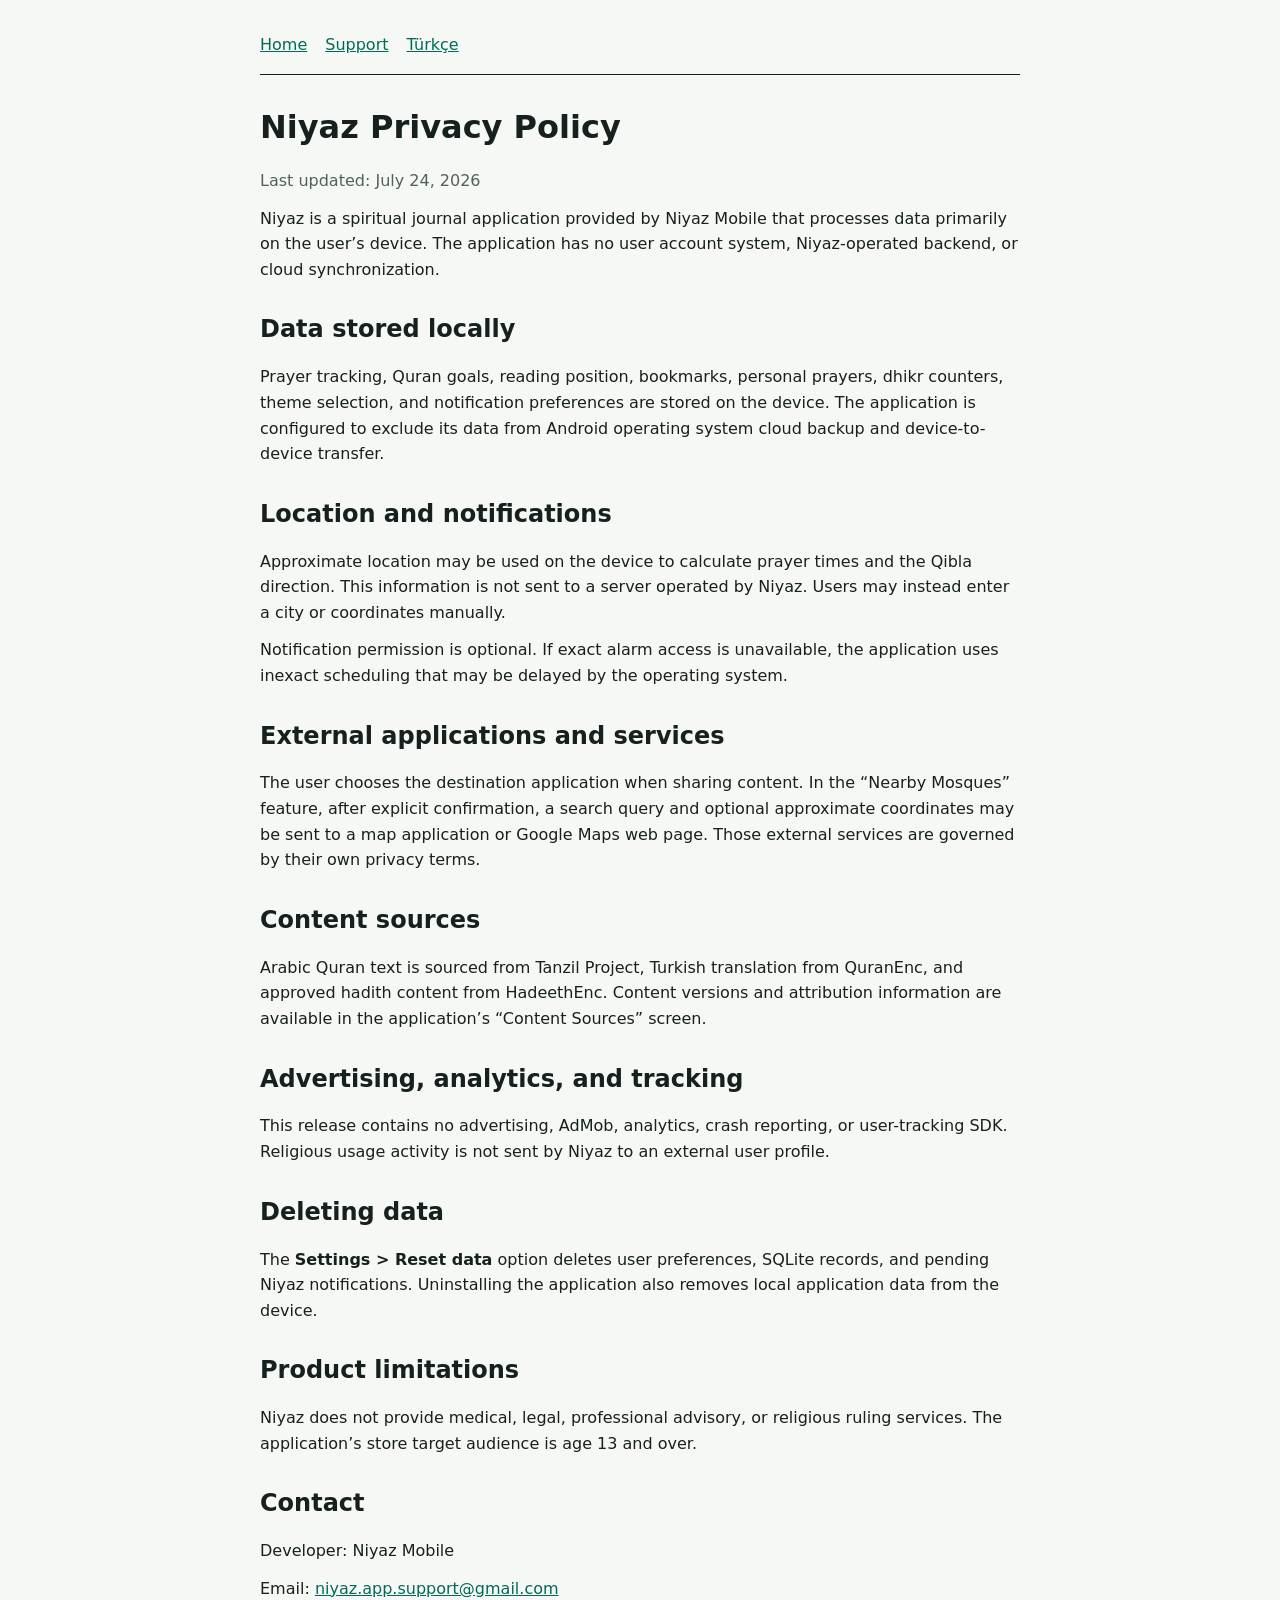
==== privacy-policy-en.html @ 7903f7b3 "Add files via upload Publish Niyaz privacy and support pages" ====
<!doctype html>
<html lang="en">
<head>
  <meta charset="utf-8">
  <meta name="viewport" content="width=device-width, initial-scale=1">
  <meta name="description" content="Privacy policy for the Niyaz – Spiritual Journal mobile application.">
  <title>Niyaz Privacy Policy</title>
  <link rel="stylesheet" href="style.css">
</head>
<body>
  <main>
    <nav aria-label="Page links">
      <a href="index.html">Home</a>
      <a href="support-en.html">Support</a>
      <a href="privacy-policy-tr.html" lang="tr">Türkçe</a>
    </nav>
    <h1>Niyaz Privacy Policy</h1>
    <p class="meta">Last updated: July 24, 2026</p>
    <p>Niyaz is a spiritual journal application provided by Niyaz Mobile that processes data primarily on the user’s device. The application has no user account system, Niyaz-operated backend, or cloud synchronization.</p>
    <h2>Data stored locally</h2>
    <p>Prayer tracking, Quran goals, reading position, bookmarks, personal prayers, dhikr counters, theme selection, and notification preferences are stored on the device. The application is configured to exclude its data from Android operating system cloud backup and device-to-device transfer.</p>
    <h2>Location and notifications</h2>
    <p>Approximate location may be used on the device to calculate prayer times and the Qibla direction. This information is not sent to a server operated by Niyaz. Users may instead enter a city or coordinates manually.</p>
    <p>Notification permission is optional. If exact alarm access is unavailable, the application uses inexact scheduling that may be delayed by the operating system.</p>
    <h2>External applications and services</h2>
    <p>The user chooses the destination application when sharing content. In the “Nearby Mosques” feature, after explicit confirmation, a search query and optional approximate coordinates may be sent to a map application or Google Maps web page. Those external services are governed by their own privacy terms.</p>
    <h2>Content sources</h2>
    <p>Arabic Quran text is sourced from Tanzil Project, Turkish translation from QuranEnc, and approved hadith content from HadeethEnc. Content versions and attribution information are available in the application’s “Content Sources” screen.</p>
    <h2>Advertising, analytics, and tracking</h2>
    <p>This release contains no advertising, AdMob, analytics, crash reporting, or user-tracking SDK. Religious usage activity is not sent by Niyaz to an external user profile.</p>
    <h2>Deleting data</h2>
    <p>The <strong>Settings &gt; Reset data</strong> option deletes user preferences, SQLite records, and pending Niyaz notifications. Uninstalling the application also removes local application data from the device.</p>
    <h2>Product limitations</h2>
    <p>Niyaz does not provide medical, legal, professional advisory, or religious ruling services. The application’s store target audience is age 13 and over.</p>
    <h2>Contact</h2>
    <p>Developer: Niyaz Mobile</p>
    <p>Email: <a href="mailto:niyaz.app.support@gmail.com">niyaz.app.support@gmail.com</a></p>
  </main>
</body>
</html>
---- style.css ----
:root {
  color-scheme: light dark;
  font-family: system-ui, -apple-system, BlinkMacSystemFont, "Segoe UI", sans-serif;
  line-height: 1.6;
  font-synthesis: none;
}
* { box-sizing: border-box; }
body { margin: 0; background: #f6f8f5; color: #16211d; }
main { width: min(760px, calc(100% - 32px)); margin: 0 auto; padding: 32px 0 64px; }
h1, h2 { line-height: 1.25; }
h1 { margin-top: 0; }
h2 { margin-top: 2rem; }
p { margin: 0.75rem 0; }
a { color: #006b55; overflow-wrap: anywhere; }
a:hover, a:focus-visible { text-decoration-thickness: 2px; }
nav { display: flex; flex-wrap: wrap; gap: 12px 18px; margin-bottom: 32px; padding-bottom: 16px; border-bottom: 1px solid currentColor; }
.meta { color: #52615b; }
@media (prefers-color-scheme: dark) {
  body { background: #071c15; color: #ecf4ef; }
  a { color: #78d9bb; }
  .meta { color: #b6c7bf; }
}
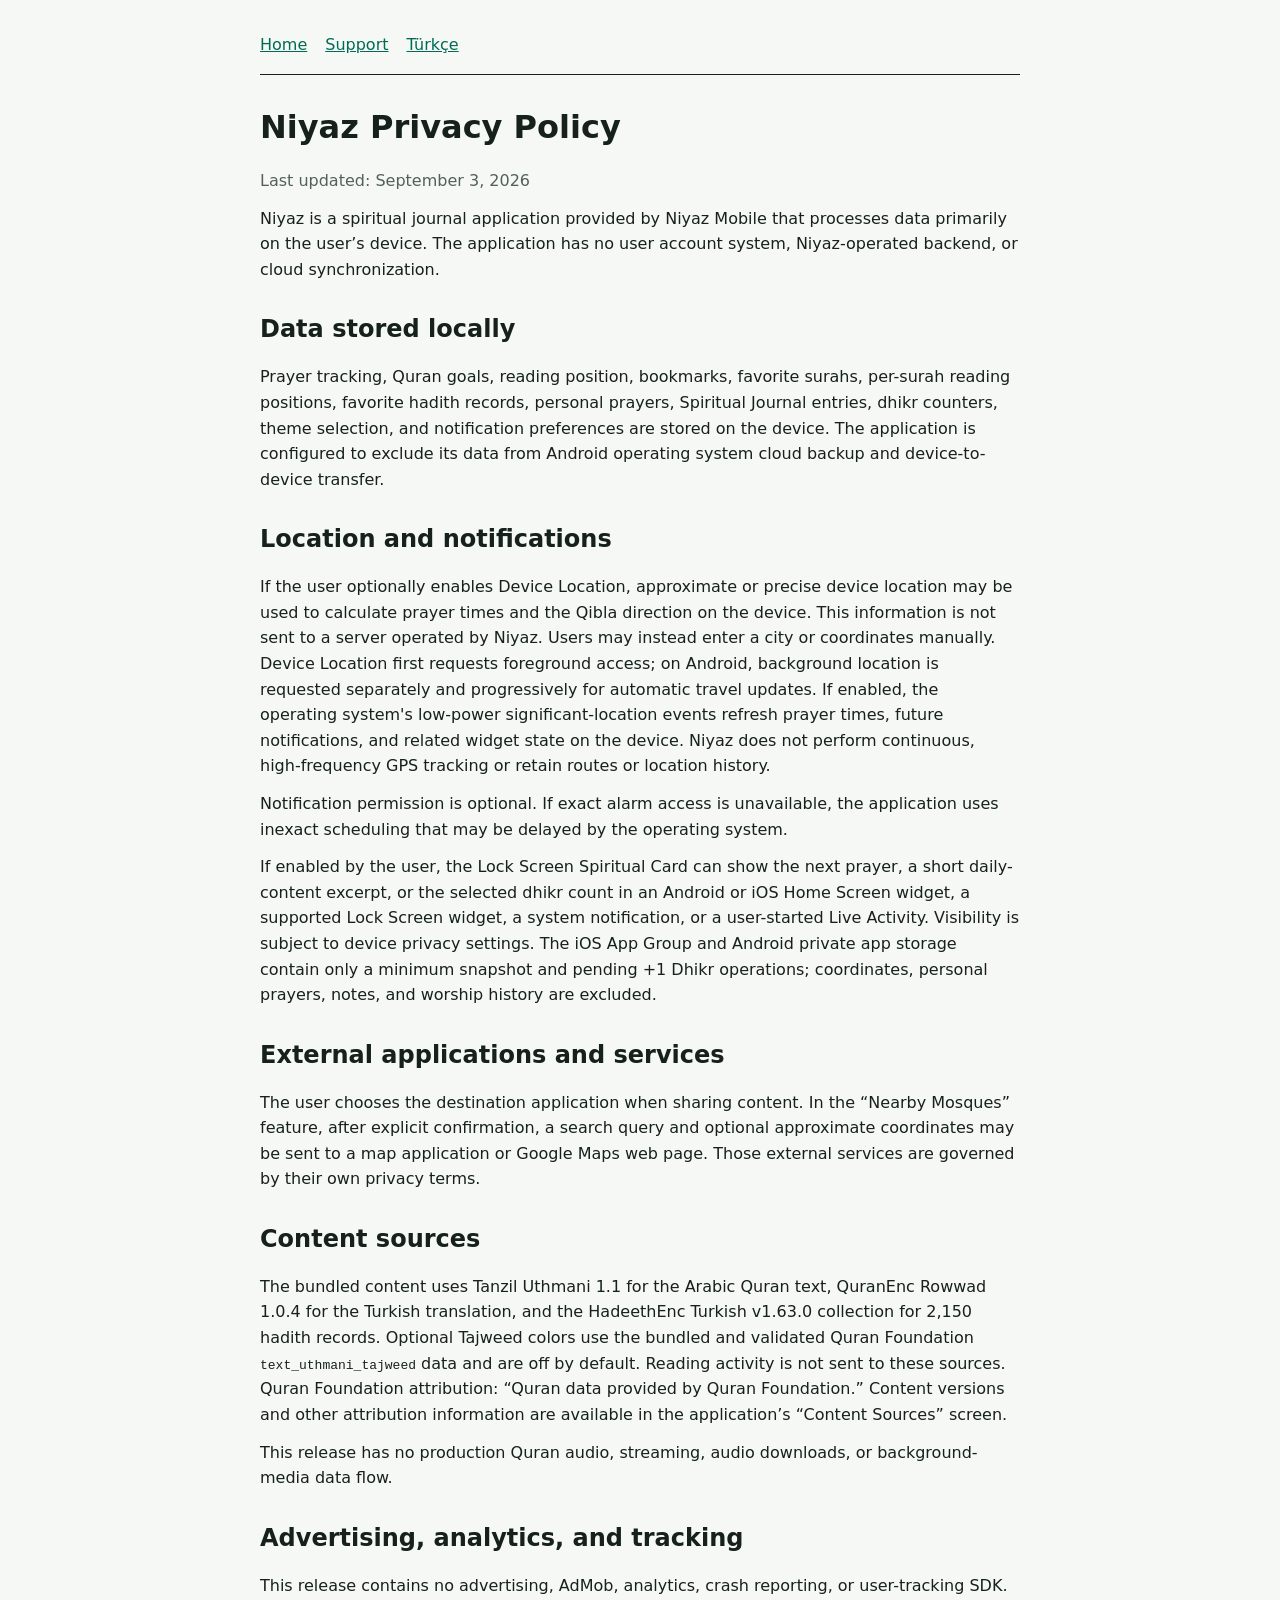
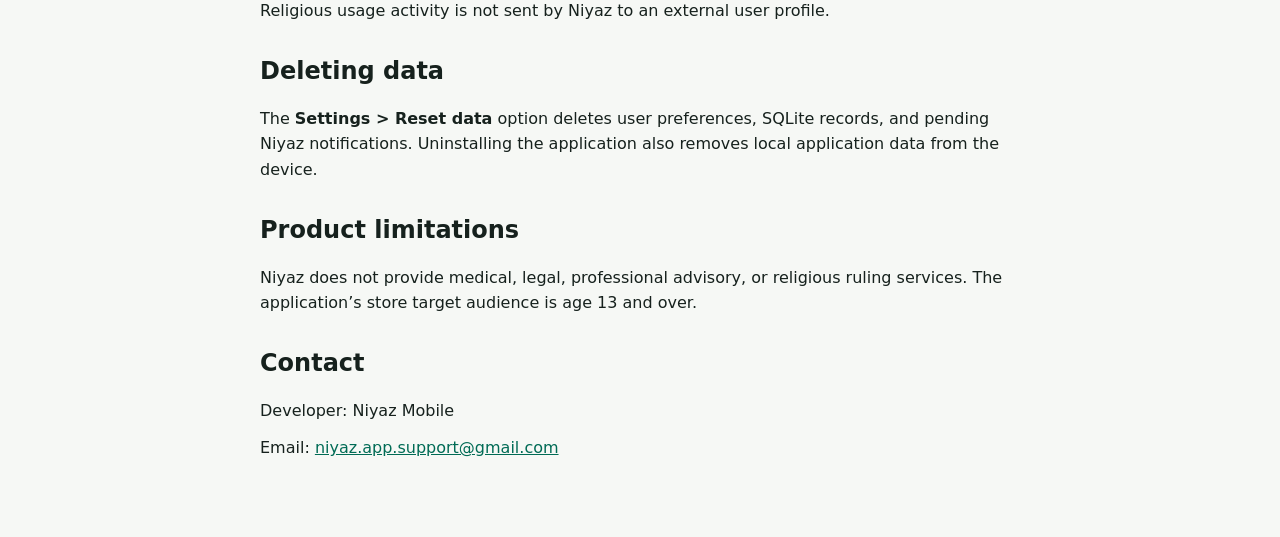
==== commit a48ae47c: "Update privacy-policy-en.html" ====
--- a/privacy-policy-en.html
+++ b/privacy-policy-en.html
@@ -15,17 +15,19 @@
       <a href="privacy-policy-tr.html" lang="tr">Türkçe</a>
     </nav>
     <h1>Niyaz Privacy Policy</h1>
-    <p class="meta">Last updated: July 24, 2026</p>
+    <p class="meta">Last updated: September 3, 2026</p>
     <p>Niyaz is a spiritual journal application provided by Niyaz Mobile that processes data primarily on the user’s device. The application has no user account system, Niyaz-operated backend, or cloud synchronization.</p>
     <h2>Data stored locally</h2>
-    <p>Prayer tracking, Quran goals, reading position, bookmarks, personal prayers, dhikr counters, theme selection, and notification preferences are stored on the device. The application is configured to exclude its data from Android operating system cloud backup and device-to-device transfer.</p>
+    <p>Prayer tracking, Quran goals, reading position, bookmarks, favorite surahs, per-surah reading positions, favorite hadith records, personal prayers, Spiritual Journal entries, dhikr counters, theme selection, and notification preferences are stored on the device. The application is configured to exclude its data from Android operating system cloud backup and device-to-device transfer.</p>
     <h2>Location and notifications</h2>
-    <p>Approximate location may be used on the device to calculate prayer times and the Qibla direction. This information is not sent to a server operated by Niyaz. Users may instead enter a city or coordinates manually.</p>
+    <p>If the user optionally enables Device Location, approximate or precise device location may be used to calculate prayer times and the Qibla direction on the device. This information is not sent to a server operated by Niyaz. Users may instead enter a city or coordinates manually. Device Location first requests foreground access; on Android, background location is requested separately and progressively for automatic travel updates. If enabled, the operating system's low-power significant-location events refresh prayer times, future notifications, and related widget state on the device. Niyaz does not perform continuous, high-frequency GPS tracking or retain routes or location history.</p>
     <p>Notification permission is optional. If exact alarm access is unavailable, the application uses inexact scheduling that may be delayed by the operating system.</p>
+    <p>If enabled by the user, the Lock Screen Spiritual Card can show the next prayer, a short daily-content excerpt, or the selected dhikr count in an Android or iOS Home Screen widget, a supported Lock Screen widget, a system notification, or a user-started Live Activity. Visibility is subject to device privacy settings. The iOS App Group and Android private app storage contain only a minimum snapshot and pending +1 Dhikr operations; coordinates, personal prayers, notes, and worship history are excluded.</p>
     <h2>External applications and services</h2>
     <p>The user chooses the destination application when sharing content. In the “Nearby Mosques” feature, after explicit confirmation, a search query and optional approximate coordinates may be sent to a map application or Google Maps web page. Those external services are governed by their own privacy terms.</p>
     <h2>Content sources</h2>
-    <p>Arabic Quran text is sourced from Tanzil Project, Turkish translation from QuranEnc, and approved hadith content from HadeethEnc. Content versions and attribution information are available in the application’s “Content Sources” screen.</p>
+    <p>The bundled content uses Tanzil Uthmani 1.1 for the Arabic Quran text, QuranEnc Rowwad 1.0.4 for the Turkish translation, and the HadeethEnc Turkish v1.63.0 collection for 2,150 hadith records. Optional Tajweed colors use the bundled and validated Quran Foundation <code>text_uthmani_tajweed</code> data and are off by default. Reading activity is not sent to these sources. Quran Foundation attribution: “Quran data provided by Quran Foundation.” Content versions and other attribution information are available in the application’s “Content Sources” screen.</p>
+    <p>This release has no production Quran audio, streaming, audio downloads, or background-media data flow.</p>
     <h2>Advertising, analytics, and tracking</h2>
     <p>This release contains no advertising, AdMob, analytics, crash reporting, or user-tracking SDK. Religious usage activity is not sent by Niyaz to an external user profile.</p>
     <h2>Deleting data</h2>
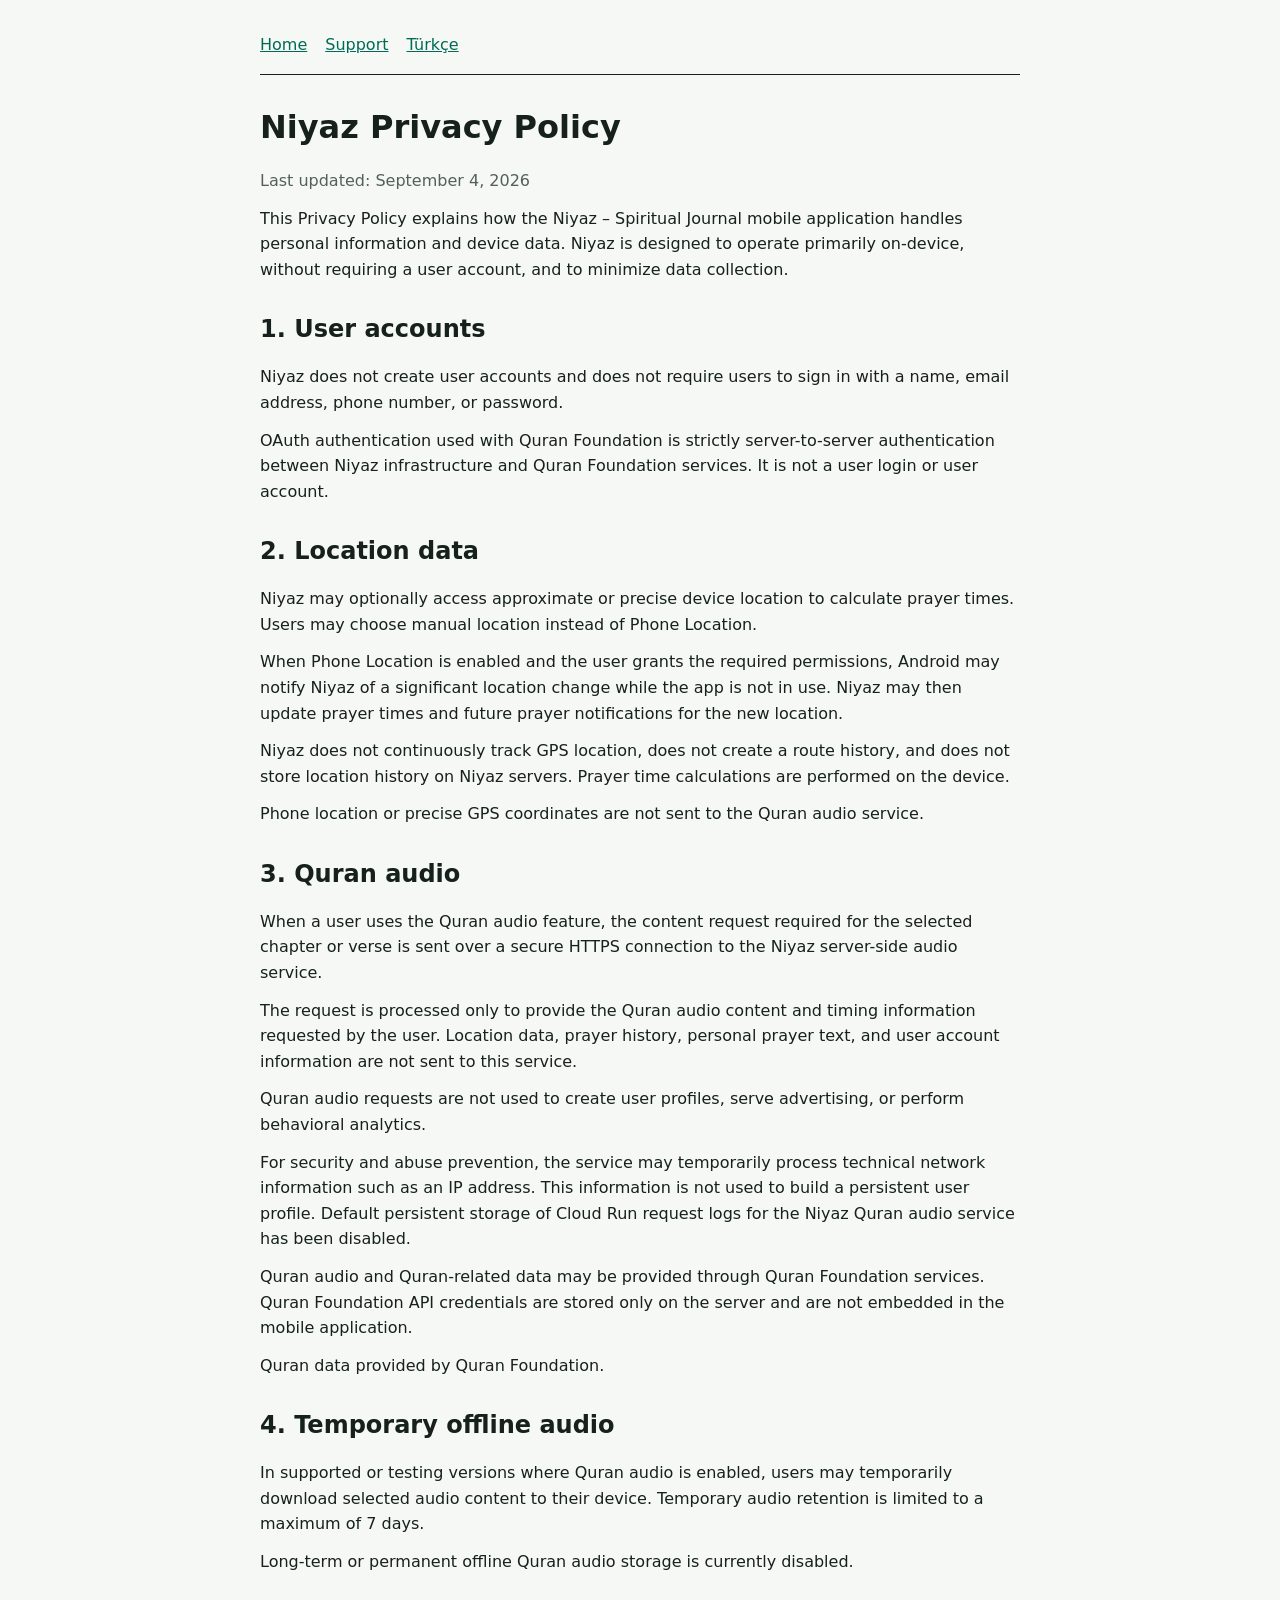
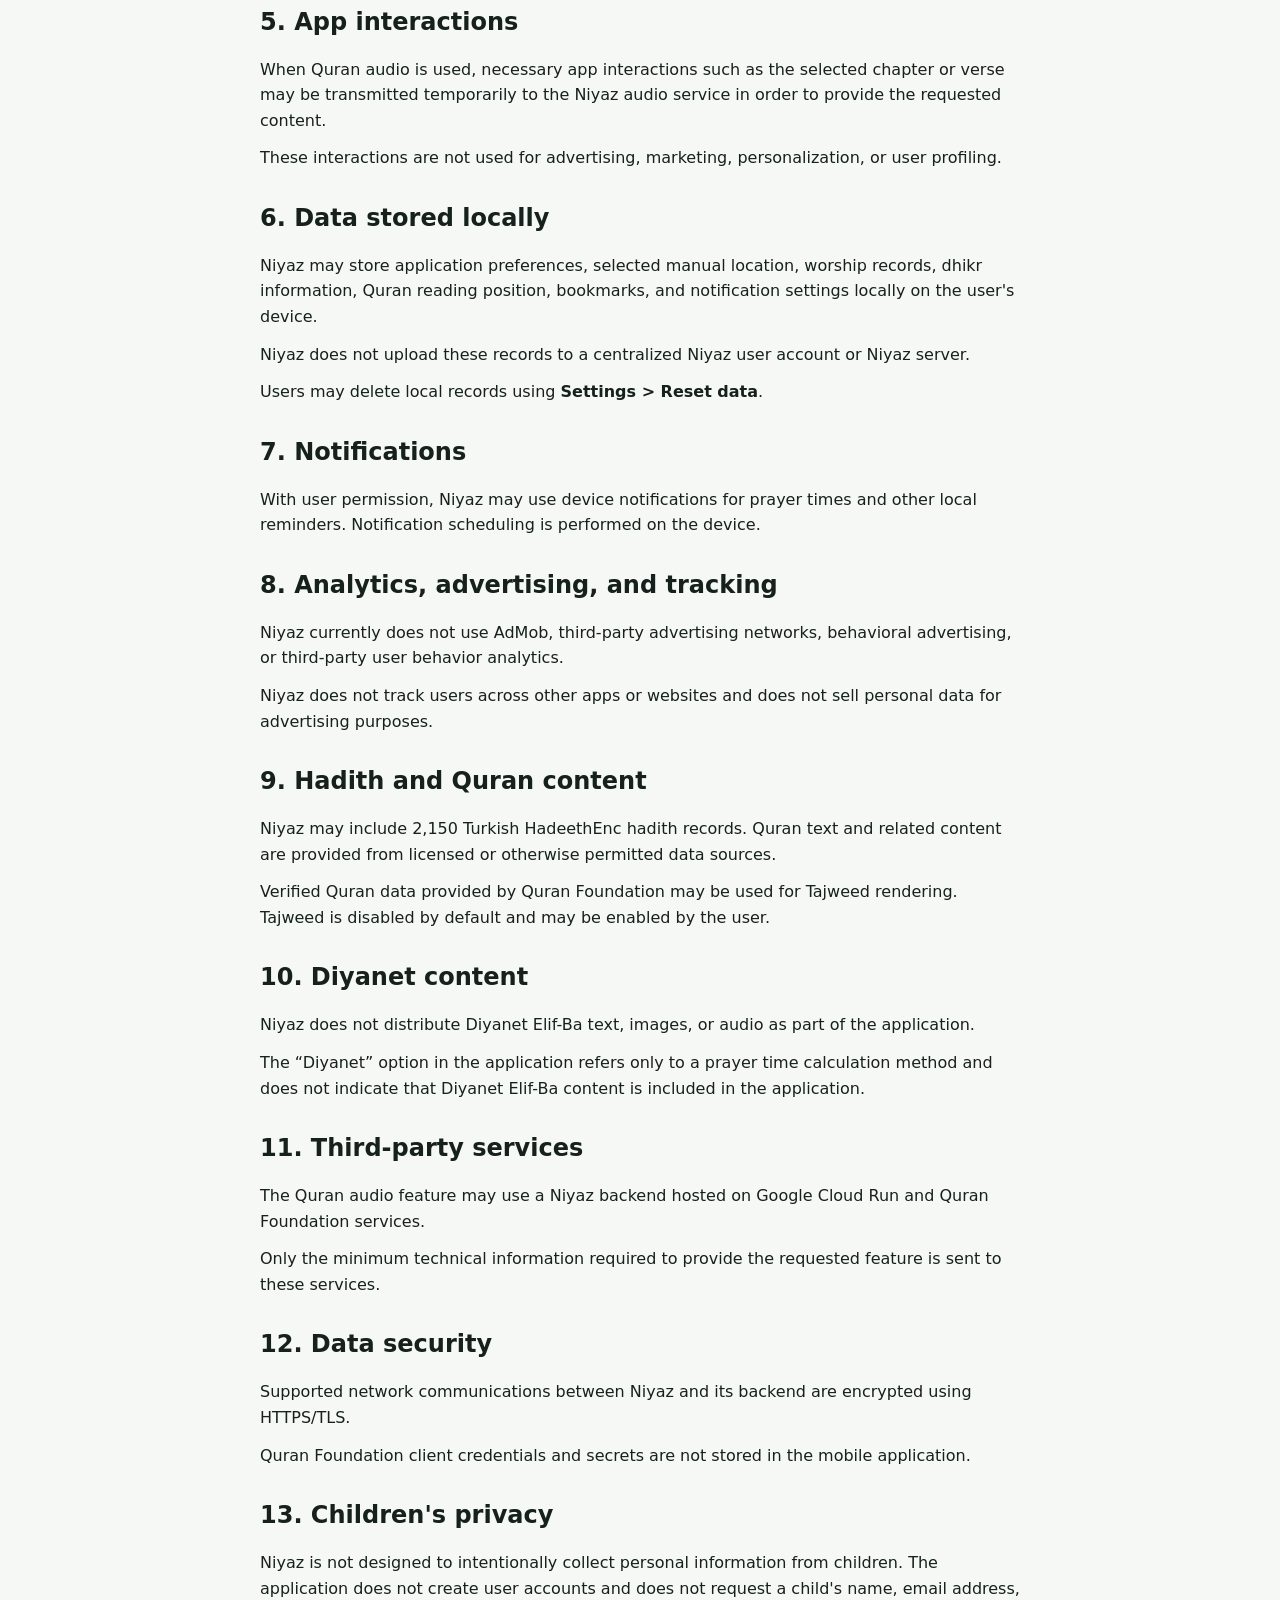
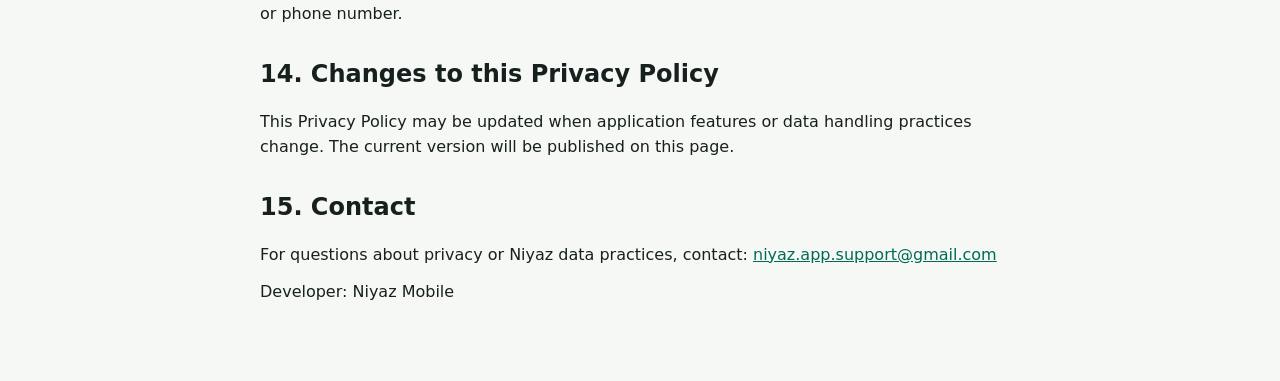
==== commit b258a5f8: "Update privacy-policy-en.html" ====
--- a/privacy-policy-en.html
+++ b/privacy-policy-en.html
@@ -14,29 +14,220 @@
       <a href="support-en.html">Support</a>
       <a href="privacy-policy-tr.html" lang="tr">Türkçe</a>
     </nav>
+
     <h1>Niyaz Privacy Policy</h1>
-    <p class="meta">Last updated: September 3, 2026</p>
-    <p>Niyaz is a spiritual journal application provided by Niyaz Mobile that processes data primarily on the user’s device. The application has no user account system, Niyaz-operated backend, or cloud synchronization.</p>
-    <h2>Data stored locally</h2>
-    <p>Prayer tracking, Quran goals, reading position, bookmarks, favorite surahs, per-surah reading positions, favorite hadith records, personal prayers, Spiritual Journal entries, dhikr counters, theme selection, and notification preferences are stored on the device. The application is configured to exclude its data from Android operating system cloud backup and device-to-device transfer.</p>
-    <h2>Location and notifications</h2>
-    <p>If the user optionally enables Device Location, approximate or precise device location may be used to calculate prayer times and the Qibla direction on the device. This information is not sent to a server operated by Niyaz. Users may instead enter a city or coordinates manually. Device Location first requests foreground access; on Android, background location is requested separately and progressively for automatic travel updates. If enabled, the operating system's low-power significant-location events refresh prayer times, future notifications, and related widget state on the device. Niyaz does not perform continuous, high-frequency GPS tracking or retain routes or location history.</p>
-    <p>Notification permission is optional. If exact alarm access is unavailable, the application uses inexact scheduling that may be delayed by the operating system.</p>
-    <p>If enabled by the user, the Lock Screen Spiritual Card can show the next prayer, a short daily-content excerpt, or the selected dhikr count in an Android or iOS Home Screen widget, a supported Lock Screen widget, a system notification, or a user-started Live Activity. Visibility is subject to device privacy settings. The iOS App Group and Android private app storage contain only a minimum snapshot and pending +1 Dhikr operations; coordinates, personal prayers, notes, and worship history are excluded.</p>
-    <h2>External applications and services</h2>
-    <p>The user chooses the destination application when sharing content. In the “Nearby Mosques” feature, after explicit confirmation, a search query and optional approximate coordinates may be sent to a map application or Google Maps web page. Those external services are governed by their own privacy terms.</p>
-    <h2>Content sources</h2>
-    <p>The bundled content uses Tanzil Uthmani 1.1 for the Arabic Quran text, QuranEnc Rowwad 1.0.4 for the Turkish translation, and the HadeethEnc Turkish v1.63.0 collection for 2,150 hadith records. Optional Tajweed colors use the bundled and validated Quran Foundation <code>text_uthmani_tajweed</code> data and are off by default. Reading activity is not sent to these sources. Quran Foundation attribution: “Quran data provided by Quran Foundation.” Content versions and other attribution information are available in the application’s “Content Sources” screen.</p>
-    <p>This release has no production Quran audio, streaming, audio downloads, or background-media data flow.</p>
-    <h2>Advertising, analytics, and tracking</h2>
-    <p>This release contains no advertising, AdMob, analytics, crash reporting, or user-tracking SDK. Religious usage activity is not sent by Niyaz to an external user profile.</p>
-    <h2>Deleting data</h2>
-    <p>The <strong>Settings &gt; Reset data</strong> option deletes user preferences, SQLite records, and pending Niyaz notifications. Uninstalling the application also removes local application data from the device.</p>
-    <h2>Product limitations</h2>
-    <p>Niyaz does not provide medical, legal, professional advisory, or religious ruling services. The application’s store target audience is age 13 and over.</p>
-    <h2>Contact</h2>
+    <p class="meta">Last updated: September 4, 2026</p>
+
+    <p>
+      This Privacy Policy explains how the Niyaz – Spiritual Journal mobile
+      application handles personal information and device data. Niyaz is
+      designed to operate primarily on-device, without requiring a user
+      account, and to minimize data collection.
+    </p>
+
+    <h2>1. User accounts</h2>
+    <p>
+      Niyaz does not create user accounts and does not require users to sign
+      in with a name, email address, phone number, or password.
+    </p>
+
+    <p>
+      OAuth authentication used with Quran Foundation is strictly
+      server-to-server authentication between Niyaz infrastructure and Quran
+      Foundation services. It is not a user login or user account.
+    </p>
+
+    <h2>2. Location data</h2>
+    <p>
+      Niyaz may optionally access approximate or precise device location to
+      calculate prayer times. Users may choose manual location instead of
+      Phone Location.
+    </p>
+
+    <p>
+      When Phone Location is enabled and the user grants the required
+      permissions, Android may notify Niyaz of a significant location change
+      while the app is not in use. Niyaz may then update prayer times and
+      future prayer notifications for the new location.
+    </p>
+
+    <p>
+      Niyaz does not continuously track GPS location, does not create a route
+      history, and does not store location history on Niyaz servers. Prayer
+      time calculations are performed on the device.
+    </p>
+
+    <p>
+      Phone location or precise GPS coordinates are not sent to the Quran
+      audio service.
+    </p>
+
+    <h2>3. Quran audio</h2>
+    <p>
+      When a user uses the Quran audio feature, the content request required
+      for the selected chapter or verse is sent over a secure HTTPS
+      connection to the Niyaz server-side audio service.
+    </p>
+
+    <p>
+      The request is processed only to provide the Quran audio content and
+      timing information requested by the user. Location data, prayer
+      history, personal prayer text, and user account information are not
+      sent to this service.
+    </p>
+
+    <p>
+      Quran audio requests are not used to create user profiles, serve
+      advertising, or perform behavioral analytics.
+    </p>
+
+    <p>
+      For security and abuse prevention, the service may temporarily process
+      technical network information such as an IP address. This information
+      is not used to build a persistent user profile. Default persistent
+      storage of Cloud Run request logs for the Niyaz Quran audio service has
+      been disabled.
+    </p>
+
+    <p>
+      Quran audio and Quran-related data may be provided through Quran
+      Foundation services. Quran Foundation API credentials are stored only
+      on the server and are not embedded in the mobile application.
+    </p>
+
+    <p>
+      Quran data provided by Quran Foundation.
+    </p>
+
+    <h2>4. Temporary offline audio</h2>
+    <p>
+      In supported or testing versions where Quran audio is enabled, users
+      may temporarily download selected audio content to their device.
+      Temporary audio retention is limited to a maximum of 7 days.
+    </p>
+
+    <p>
+      Long-term or permanent offline Quran audio storage is currently
+      disabled.
+    </p>
+
+    <h2>5. App interactions</h2>
+    <p>
+      When Quran audio is used, necessary app interactions such as the
+      selected chapter or verse may be transmitted temporarily to the Niyaz
+      audio service in order to provide the requested content.
+    </p>
+
+    <p>
+      These interactions are not used for advertising, marketing,
+      personalization, or user profiling.
+    </p>
+
+    <h2>6. Data stored locally</h2>
+    <p>
+      Niyaz may store application preferences, selected manual location,
+      worship records, dhikr information, Quran reading position, bookmarks,
+      and notification settings locally on the user's device.
+    </p>
+
+    <p>
+      Niyaz does not upload these records to a centralized Niyaz user account
+      or Niyaz server.
+    </p>
+
+    <p>
+      Users may delete local records using
+      <strong>Settings &gt; Reset data</strong>.
+    </p>
+
+    <h2>7. Notifications</h2>
+    <p>
+      With user permission, Niyaz may use device notifications for prayer
+      times and other local reminders. Notification scheduling is performed
+      on the device.
+    </p>
+
+    <h2>8. Analytics, advertising, and tracking</h2>
+    <p>
+      Niyaz currently does not use AdMob, third-party advertising networks,
+      behavioral advertising, or third-party user behavior analytics.
+    </p>
+
+    <p>
+      Niyaz does not track users across other apps or websites and does not
+      sell personal data for advertising purposes.
+    </p>
+
+    <h2>9. Hadith and Quran content</h2>
+    <p>
+      Niyaz may include 2,150 Turkish HadeethEnc hadith records. Quran text
+      and related content are provided from licensed or otherwise permitted
+      data sources.
+    </p>
+
+    <p>
+      Verified Quran data provided by Quran Foundation may be used for
+      Tajweed rendering. Tajweed is disabled by default and may be enabled by
+      the user.
+    </p>
+
+    <h2>10. Diyanet content</h2>
+    <p>
+      Niyaz does not distribute Diyanet Elif-Ba text, images, or audio as
+      part of the application.
+    </p>
+
+    <p>
+      The “Diyanet” option in the application refers only to a prayer time
+      calculation method and does not indicate that Diyanet Elif-Ba content
+      is included in the application.
+    </p>
+
+    <h2>11. Third-party services</h2>
+    <p>
+      The Quran audio feature may use a Niyaz backend hosted on Google Cloud
+      Run and Quran Foundation services.
+    </p>
+
+    <p>
+      Only the minimum technical information required to provide the
+      requested feature is sent to these services.
+    </p>
+
+    <h2>12. Data security</h2>
+    <p>
+      Supported network communications between Niyaz and its backend are
+      encrypted using HTTPS/TLS.
+    </p>
+
+    <p>
+      Quran Foundation client credentials and secrets are not stored in the
+      mobile application.
+    </p>
+
+    <h2>13. Children's privacy</h2>
+    <p>
+      Niyaz is not designed to intentionally collect personal information
+      from children. The application does not create user accounts and does
+      not request a child's name, email address, or phone number.
+    </p>
+
+    <h2>14. Changes to this Privacy Policy</h2>
+    <p>
+      This Privacy Policy may be updated when application features or data
+      handling practices change. The current version will be published on
+      this page.
+    </p>
+
+    <h2>15. Contact</h2>
+    <p>
+      For questions about privacy or Niyaz data practices, contact:
+      <a href="mailto:niyaz.app.support@gmail.com">
+        niyaz.app.support@gmail.com
+      </a>
+    </p>
+
     <p>Developer: Niyaz Mobile</p>
-    <p>Email: <a href="mailto:niyaz.app.support@gmail.com">niyaz.app.support@gmail.com</a></p>
   </main>
 </body>
 </html>
